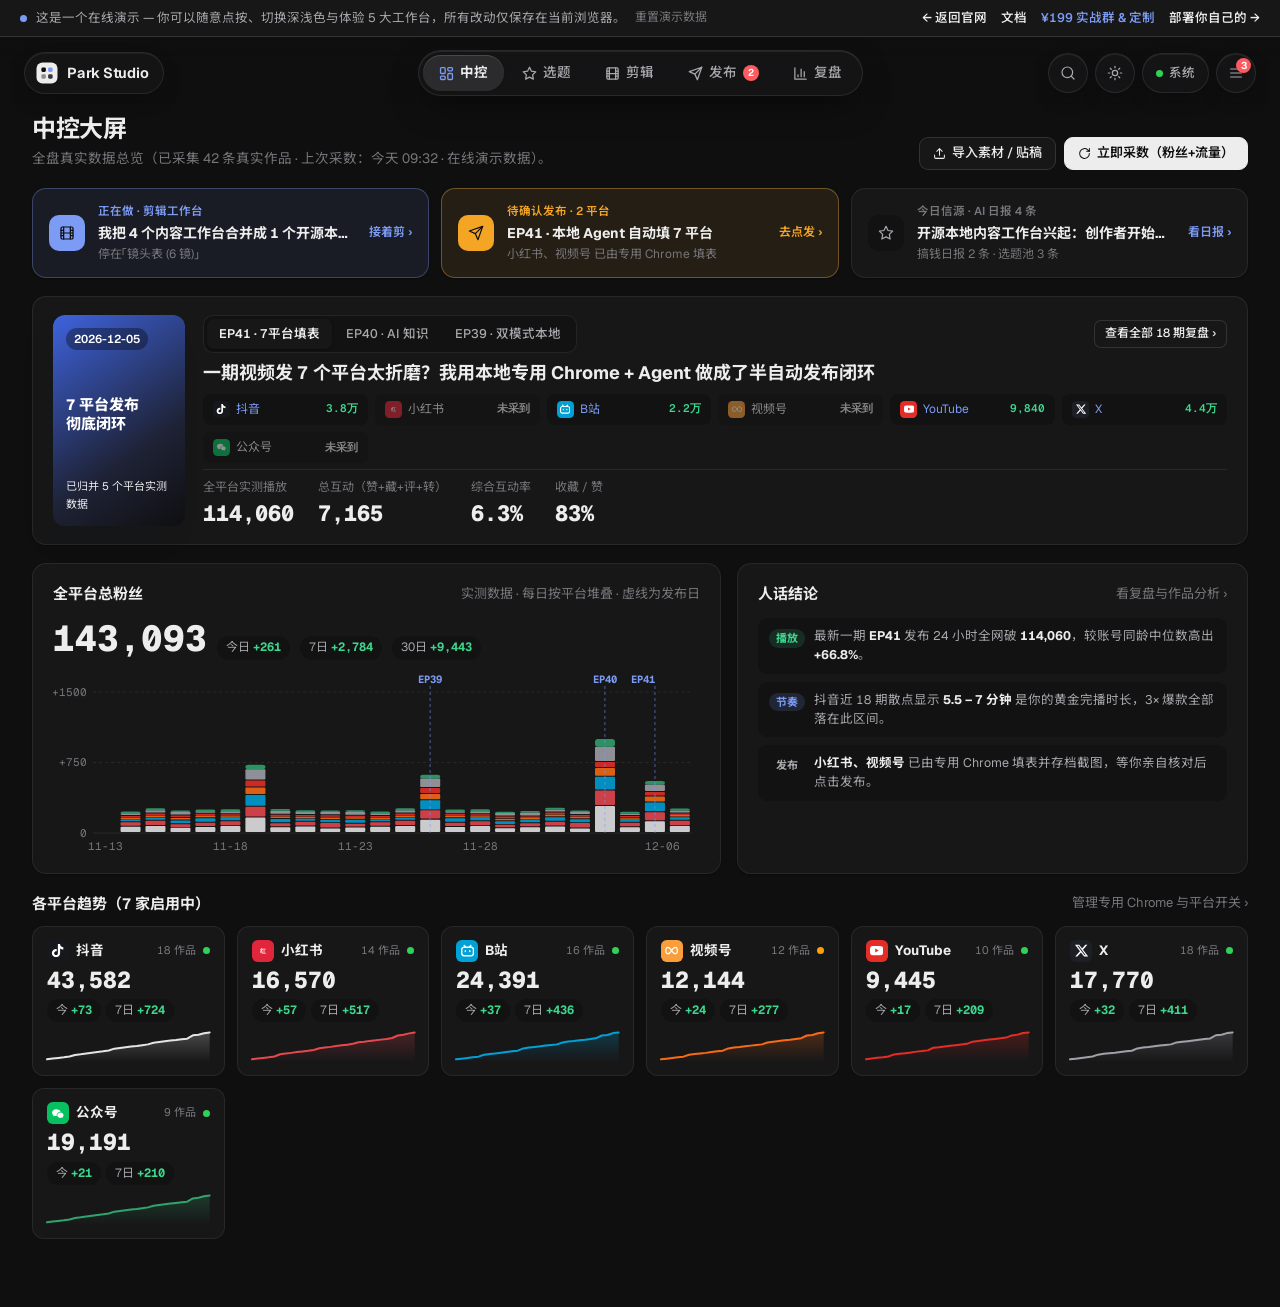
==== site/demo/index.html @ d3490ba6 "feat(site): Calends-inspired UI restyle, bilingual open-source site triplet, WeChat community & cust" ====
<!doctype html>
<html lang="zh-CN" data-theme="dark">
<head>
  <meta charset="utf-8">
  <meta name="viewport" content="width=device-width,initial-scale=1,viewport-fit=cover">
  <title>Park Studio · 在线演示</title>
  <meta name="description" content="Park Studio 免注册在线演示：直接体验中控大屏、选题、剪辑镜头表、7 平台安全填表发布与全网复盘。">
  <link rel="icon" href="../assets/favicon.svg" type="image/svg+xml">
  <script>
    try {
      var t = localStorage.getItem('ps:theme');
      if (t === 'dark' || t === 'light') document.documentElement.dataset.theme = t;
      else document.documentElement.dataset.theme = 'dark';
    } catch (e) {
      document.documentElement.dataset.theme = 'dark';
    }
  </script>
  <link rel="preconnect" href="https://fonts.googleapis.com">
  <link rel="preconnect" href="https://fonts.gstatic.com" crossorigin>
  <link rel="stylesheet" href="https://fonts.googleapis.com/css2?family=Geist:wght@400;500;600;700&family=Geist+Mono:wght@400;500;600&family=Noto+Sans+SC:wght@400;500;600;700;900&display=swap">
  <link rel="stylesheet" href="static/css/tokens.css?v=9">
  <link rel="stylesheet" href="static/css/layout.css?v=9">
  <link rel="stylesheet" href="static/css/views.css?v=17">
  <style>
    .demo-banner {
      position: sticky;
      top: 0;
      z-index: 70;
      display: flex;
      align-items: center;
      justify-content: space-between;
      gap: 12px;
      padding: 8px 20px;
      font-size: 12.5px;
      background: var(--surface);
      border-bottom: 1px solid var(--line);
      color: var(--ink-2);
      flex-wrap: wrap;
    }
    .demo-banner-l { display: flex; align-items: center; gap: 9px; flex-wrap: wrap; }
    .demo-dot { width: 7px; height: 7px; border-radius: 50%; background: var(--accent); flex: none; }
    .demo-banner-r { display: flex; align-items: center; gap: 14px; font-weight: 550; }
    .demo-banner a { color: var(--ink); text-decoration: none; }
    .demo-banner a:hover { color: var(--accent); }
    .demo-banner button { background: none; border: 0; color: var(--ink-3); cursor: pointer; font-size: 12px; padding: 0; }
    .demo-banner button:hover { color: var(--ink); text-decoration: underline; }
    .top-dock { top: 38px !important; }
  </style>
</head>
<body>
  <div class="demo-banner" role="region" aria-label="Demo Notice">
    <div class="demo-banner-l">
      <span class="demo-dot"></span>
      <span>这是一个在线演示 — 你可以随意点按、切换深浅色与体验 5 大工作台，所有改动仅保存在当前浏览器。</span>
      <button type="button" onclick="window.PS && PS.resetDemo()">重置演示数据</button>
    </div>
    <div class="demo-banner-r">
      <a href="../">← 返回官网</a>
      <a href="../docs/#quickstart">文档</a>
      <a href="../#community" style="color:var(--accent)">¥199 实战群 &amp; 定制</a>
      <a href="../#deploy">部署你自己的 →</a>
    </div>
  </div>
  <div id="app"></div>
  <div id="tip" role="tooltip"></div>
  <div id="toasts" aria-live="polite"></div>

  <script src="demo-shim.js"></script>
  <script src="static/js/icons.js?v=8"></script>
  <script src="static/js/data.js?v=19"></script>
  <script src="static/js/charts.js?v=13"></script>
  <script src="static/js/core.js?v=19"></script>
  <script src="static/js/pages-home.js?v=13"></script>
  <script src="static/js/pages-flow.js?v=17"></script>
  <script src="static/js/pages-ops.js?v=15"></script>
  <script src="static/js/pages-more.js?v=18"></script>
  <script>PS.boot();</script>
</body>
</html>
---- site/demo/static/css/tokens.css ----
/* Park Studio 设计系统 — Calends 极简黑白灰 + 靛蓝（Radix 12-Step 精密中性灰 · 深色默认 / 浅色高对比） */
:root {
  /* Light theme tokens */
  --ground: #F9F9FA;
  --surface: #FFFFFF;
  --sunk: #F3F3F5;
  --hover: rgba(0, 0, 0, .04);
  --press: rgba(0, 0, 0, .08);
  --line: rgba(0, 0, 0, .11);
  --line-soft: rgba(0, 0, 0, .065);

  /* Frosted top dock */
  --glass-bg: rgba(255, 255, 255, .80);
  --glass-bg-strong: rgba(255, 255, 255, .94);
  --glass-border: rgba(0, 0, 0, .085);
  --glass-hairline: rgba(0, 0, 0, .06);
  --glass-thumb: rgba(0, 0, 0, .065);
  --glass-thumb-hi: rgba(255, 255, 255, .96);
  --glass-shadow: 0 8px 24px -10px rgba(0, 0, 0, .10), 0 1px 3px rgba(0, 0, 0, .05);
  --glass-shadow-sm: 0 4px 16px -8px rgba(0, 0, 0, .08), 0 1px 2px rgba(0, 0, 0, .04);
  --spring: cubic-bezier(0.34, 1.5, 0.64, 1);

  --ink: #111113;
  --ink-2: #55555B;
  --ink-3: #86868D;

  /* High-contrast monochrome primary CTA */
  --cta-bg: #111113;
  --cta-hover: #27272A;
  --cta-ink: #FFFFFF;
  --on-accent: #FFFFFF;

  /* Indigo semantic accent (Calends palette) */
  --accent: #3E63DD;
  --accent-hover: #3358D4;
  --accent-soft: rgba(62, 99, 221, .10);
  --accent-line: rgba(62, 99, 221, .28);

  --good: #30A46C;
  --good-soft: rgba(48, 164, 108, .11);
  --hot: #D97706;
  --hot-soft: rgba(217, 119, 6, .11);
  --warn: #E5484D;
  --warn-soft: rgba(229, 72, 77, .11);
  --info: #3E63DD;
  --info-soft: rgba(62, 99, 221, .10);
  --pub: #7C5CE6;
  --pub-soft: rgba(124, 92, 230, .11);
  --pack: #12A594;
  --pack-soft: rgba(18, 165, 148, .11);
  --idle: #76767B;
  --idle-soft: rgba(0, 0, 0, .055);

  /* 平台品牌色（保留识别度） */
  --p-douyin: #18181B;
  --p-xhs: #E5484D;
  --p-bilibili: #00A1D6;
  --p-channels: #F76B15;
  --p-youtube: #E52D27;
  --p-x: #3F3F46;
  --p-wechat: #30A46C;
  --p-site: #3E63DD;

  /* 兼容辅助暗色块 */
  --rail: #0F0F10;
  --rail-2: #171718;
  --rail-3: #222224;
  --rail-ink: #EDEDED;
  --rail-dim: #76767B;
  --rail-mute: #A8A8AD;
  --rail-line: rgba(255, 255, 255, .09);
  --rail-hot: #7C9BF5;
  --rail-live: #3DD68C;
  --brand-ink: #55555B;
  --brand-hi: #EDEDED;
  --brand-dot: #3E63DD;

  --studio-bg: #121213;
  --studio-panel: #19191A;
  --studio-line: rgba(255, 255, 255, .10);
  --studio-ink: #EDEDED;
  --studio-gold: #7C9BF5;

  --shadow-1: 0 1px 2px rgba(0, 0, 0, .04);
  --shadow-2: 0 2px 6px rgba(0, 0, 0, .04), 0 10px 26px -10px rgba(0, 0, 0, .08);
  --shadow-3: 0 24px 64px -16px rgba(0, 0, 0, .22);
  --lift: 0 2px 6px rgba(0, 0, 0, .05), 0 20px 40px -20px rgba(0, 0, 0, .18);
  --scrim: rgba(0, 0, 0, .42);

  --sans: "Geist", "Noto Sans SC", -apple-system, BlinkMacSystemFont, "PingFang SC", "Hiragino Sans GB", "Microsoft YaHei", sans-serif;
  --serif: "Geist", "Noto Sans SC", -apple-system, BlinkMacSystemFont, "PingFang SC", sans-serif;
  --mono: "Geist Mono", "IBM Plex Mono", ui-monospace, "SF Mono", Menlo, monospace;

  --ease: cubic-bezier(.16, 1, .3, 1);
  --ease-in: cubic-bezier(.16, 1, .3, 1);
  --fast: 120ms;
  --mid: 200ms;
  --side: 244px;
}

:root[data-theme="dark"] {
  --ground: #0F0F10;
  --surface: #171718;
  --sunk: #121213;
  --hover: rgba(255, 255, 255, .045);
  --press: rgba(255, 255, 255, .085);
  --line: rgba(255, 255, 255, .12);
  --line-soft: rgba(255, 255, 255, .075);

  --glass-bg: rgba(22, 22, 24, .78);
  --glass-bg-strong: rgba(25, 25, 27, .94);
  --glass-border: rgba(255, 255, 255, .09);
  --glass-hairline: rgba(255, 255, 255, .06);
  --glass-thumb: rgba(255, 255, 255, .10);
  --glass-thumb-hi: rgba(255, 255, 255, .14);
  --glass-shadow: inset 0 1px 0 rgba(255, 255, 255, .08), 0 14px 36px -12px rgba(0, 0, 0, .68);
  --glass-shadow-sm: inset 0 1px 0 rgba(255, 255, 255, .06), 0 8px 22px -10px rgba(0, 0, 0, .54);

  --ink: #EDEDED;
  --ink-2: #A8A8AD;
  --ink-3: #76767B;

  /* High-contrast white-on-obsidian primary CTA (Calends dark signature) */
  --cta-bg: #EDEDED;
  --cta-hover: #FFFFFF;
  --cta-ink: #0D0D0D;
  --on-accent: #0D0D0D;

  --accent: #7C9BF5;
  --accent-hover: #96B0F8;
  --accent-soft: rgba(124, 155, 245, .15);
  --accent-line: rgba(124, 155, 245, .32);

  --good: #3DD68C;
  --good-soft: rgba(61, 214, 140, .14);
  --hot: #F5A524;
  --hot-soft: rgba(245, 165, 36, .15);
  --warn: #FF5A5F;
  --warn-soft: rgba(255, 90, 95, .15);
  --info: #7C9BF5;
  --info-soft: rgba(124, 155, 245, .15);
  --pub: #A78BFA;
  --pub-soft: rgba(167, 139, 250, .15);
  --pack: #2DD4BF;
  --pack-soft: rgba(45, 212, 191, .15);
  --idle: #8E8E93;
  --idle-soft: rgba(255, 255, 255, .07);

  --p-douyin: #E5E5E7;
  --p-x: #A1A1AA;

  --rail: #0B0B0C;
  --rail-2: #151516;
  --rail-3: #1E1E20;

  --shadow-1: 0 1px 2px rgba(0, 0, 0, .35);
  --shadow-2: 0 2px 8px rgba(0, 0, 0, .4), 0 12px 28px -12px rgba(0, 0, 0, .45);
  --shadow-3: 0 24px 64px rgba(0, 0, 0, .68);
  --lift: 0 2px 6px rgba(0, 0, 0, .4), 0 24px 48px -24px rgba(0, 0, 0, .75);
  --scrim: rgba(0, 0, 0, .64);
  color-scheme: dark;
}

* { box-sizing: border-box; }
html, body { height: 100%; }
body {
  margin: 0;
  background: var(--ground);
  color: var(--ink);
  font: 14px/1.6 var(--sans);
  font-feature-settings: "ss01";
  font-variant-numeric: tabular-nums;
  -webkit-font-smoothing: antialiased;
}
button, input, select, textarea { font: inherit; color: inherit; }
a { color: var(--accent); text-decoration: none; }
a:hover { text-decoration: underline; }
:focus-visible { outline: 2px solid var(--accent); outline-offset: 2px; }
[hidden] { display: none !important; }
svg.i { width: 16px; height: 16px; flex: none; stroke: currentColor; fill: none; stroke-width: 1.85; stroke-linecap: round; stroke-linejoin: round; }
svg.i.lg { width: 20px; height: 20px; }
svg.i.sm { width: 13px; height: 13px; }
.m0 { margin: 0; }
.min0 { min-width: 0; }
.grow { flex: 1; }
.sub { color: var(--ink-3); font-size: 13px; }
.mono { font-family: var(--mono); }
.clip1 { overflow: hidden; text-overflow: ellipsis; white-space: nowrap; }
.clip2 { display: -webkit-box; -webkit-line-clamp: 2; -webkit-box-orient: vertical; overflow: hidden; }
.row { display: flex; align-items: center; gap: 10px; flex-wrap: wrap; }
.stack { display: flex; flex-direction: column; gap: 12px; }
.stack.tight { gap: 6px; }
.rel { position: relative; }
---- site/demo/static/css/layout.css ----
/* 外框布局 — Apple Liquid Glass 悬浮毛玻璃双层顶栏（零侧边栏，100% 全宽 Mac App 呼吸感） */
.app {
  min-height: 100vh;
  display: flex;
  flex-direction: column;
  background: var(--ground);
}

/* ========== 悬浮毛玻璃双层顶栏（Row 1 主 5 Tab 玻璃胶囊 + Row 2 二级玻璃分段栏） ========== */
.top-dock {
  position: sticky;
  top: 0;
  z-index: 40;
  pointer-events: none;
  padding: 12px 24px 8px;
  display: flex;
  flex-direction: column;
  align-items: center;
  gap: 8px;
  background: linear-gradient(
    180deg,
    color-mix(in srgb, var(--ground) 92%, transparent) 0%,
    color-mix(in srgb, var(--ground) 64%, transparent) 66%,
    transparent 100%
  );
}
.top-dock-row {
  width: 100%;
  max-width: 1360px;
  display: grid;
  grid-template-columns: 1fr auto 1fr;
  align-items: center;
  gap: 12px;
}
.top-dock-row > * { pointer-events: auto; }
.top-left { display: flex; align-items: center; gap: 8px; justify-self: start; min-width: 0; }
:root.macos-app .top-left { padding-left: 68px; }
:root.macos-app .top-dock { padding-top: 10px; }
.top-center { justify-self: center; }
.top-right { display: flex; align-items: center; gap: 7px; justify-self: end; }

/* 通用毛玻璃岛屿材质 */
.lg-island {
  background: var(--glass-bg);
  backdrop-filter: blur(26px) saturate(200%);
  -webkit-backdrop-filter: blur(26px) saturate(200%);
  border: 1px solid var(--glass-border);
  box-shadow: var(--glass-shadow-sm);
}

/* 左上：品牌玻璃小胶囊 */
.lg-brand {
  display: inline-flex;
  align-items: center;
  gap: 8px;
  height: 42px;
  padding: 0 14px 0 10px;
  border-radius: 999px;
  color: var(--ink) !important;
  text-decoration: none !important;
  transition: transform var(--fast), box-shadow var(--fast);
}
.lg-brand:hover { transform: translateY(-0.5px); box-shadow: var(--glass-shadow); }
.brand-mark { width: 24px; height: 24px; flex: none; }
.brand-mark .bm1 { stroke: var(--ink-3); }
.brand-mark .bm2 { stroke: var(--ink); }
.brand-mark .bm3 { fill: var(--accent); }
.lg-brand b {
  font-family: var(--sans);
  font-weight: 650;
  font-size: 14.5px;
  letter-spacing: -.015em;
  line-height: 1;
  white-space: nowrap;
}

/* 正中：Liquid Glass 5-Tab 悬浮大胶囊（[ 中控 | 选题 | 剪辑 | 发布 | 复盘 ]） */
.lg-pill {
  position: relative;
  display: inline-flex;
  align-items: center;
  height: 46px;
  padding: 4px;
  border-radius: 999px;
  gap: 2px;
  background: var(--glass-bg);
  backdrop-filter: blur(28px) saturate(210%);
  -webkit-backdrop-filter: blur(28px) saturate(210%);
  border: 1px solid var(--glass-border);
  box-shadow: var(--glass-shadow);
}
.lg-thumb {
  position: absolute;
  top: 4px;
  bottom: 4px;
  left: 0;
  width: 0;
  border-radius: 999px;
  background: var(--glass-thumb);
  box-shadow: inset 0 1px 0.5px var(--glass-thumb-hi), 0 1px 3px rgba(15, 23, 42, .06);
  pointer-events: none;
  opacity: 0;
  transform: translateX(0);
  transition:
    transform 430ms var(--spring),
    width 430ms var(--spring),
    opacity 180ms ease;
  will-change: transform, width;
}
.lg-thumb.ready { opacity: 1; }
.lg-thumb.no-anim { transition: none !important; }

.lg-tab {
  position: relative;
  z-index: 1;
  display: inline-flex;
  align-items: center;
  justify-content: center;
  gap: 6px;
  height: 38px;
  padding: 0 16px;
  border: 0;
  border-radius: 999px;
  background: transparent;
  color: var(--ink-2);
  font-size: 13.5px;
  font-weight: 500;
  cursor: pointer;
  white-space: nowrap;
  user-select: none;
  transition: color 180ms ease, transform 140ms var(--spring);
}
.lg-tab svg.i { width: 15px; height: 15px; stroke-width: 2; transition: color 180ms ease, transform 240ms var(--spring); }
.lg-tab:hover { color: var(--ink); }
.lg-tab:active { transform: scale(.95); }
.lg-tab.on { color: var(--ink); font-weight: 700; }
.lg-tab.on svg.i { color: var(--accent); transform: scale(1.06); }
.lg-tab .tab-dot {
  min-width: 16px;
  height: 16px;
  padding: 0 4px;
  border-radius: 999px;
  background: var(--warn);
  color: #fff;
  font-size: 10px;
  font-weight: 700;
  font-family: var(--mono);
  display: inline-grid;
  place-items: center;
  line-height: 1;
}

/* 右上：独立玻璃圆形/胶囊工具岛（参考 Muse / Threads） */
.lg-btn {
  display: inline-flex;
  align-items: center;
  justify-content: center;
  gap: 6px;
  height: 40px;
  padding: 0 13px;
  border-radius: 999px;
  color: var(--ink-2);
  font-size: 12.5px;
  font-weight: 500;
  cursor: pointer;
  white-space: nowrap;
  text-decoration: none !important;
  transition: color var(--fast), transform var(--fast), box-shadow var(--fast);
}
.lg-btn:hover { color: var(--ink); transform: translateY(-0.5px); box-shadow: var(--glass-shadow); }
.lg-btn:active { transform: scale(.96); }
.lg-btn.circ { width: 40px; padding: 0; }
.lg-btn.on { color: var(--accent); font-weight: 600; }
.wendy-av {
  width: 20px;
  height: 20px;
  border-radius: 50%;
  background: var(--accent);
  color: #fff;
  display: grid;
  place-items: center;
  font-size: 11px;
  font-weight: 700;
  flex: none;
}

/* Row 2：双层顶栏二级毛玻璃胶囊（按当前工作台平滑显隐） */
.sub-dock {
  pointer-events: auto;
  display: flex;
  align-items: center;
  justify-content: center;
  min-height: 0;
  transition: opacity 180ms ease;
}
.sub-dock:empty { display: none; }
.lg-subbar {
  position: relative;
  display: inline-flex;
  align-items: center;
  height: 36px;
  padding: 3px;
  border-radius: 999px;
  gap: 2px;
  background: var(--glass-bg);
  backdrop-filter: blur(22px) saturate(190%);
  -webkit-backdrop-filter: blur(22px) saturate(190%);
  border: 1px solid var(--glass-border);
  box-shadow: var(--glass-shadow-sm);
  max-width: calc(100vw - 32px);
  overflow-x: auto;
  scrollbar-width: none;
}
.lg-subbar::-webkit-scrollbar { display: none; }
.lg-sub-thumb {
  position: absolute;
  top: 3px;
  bottom: 3px;
  left: 0;
  width: 0;
  border-radius: 999px;
  background: var(--surface);
  box-shadow: 0 1px 3px rgba(15, 23, 42, .08), inset 0 1px 0 rgba(255, 255, 255, .9);
  pointer-events: none;
  opacity: 0;
  transition: transform 380ms var(--spring), width 380ms var(--spring), opacity 160ms ease;
}
:root[data-theme="dark"] .lg-sub-thumb {
  background: rgba(255, 255, 255, .14);
  box-shadow: inset 0 1px 0 rgba(255, 255, 255, .18);
}
.lg-sub-thumb.ready { opacity: 1; }
.lg-sub-thumb.no-anim { transition: none !important; }

.lg-subtab {
  position: relative;
  z-index: 1;
  display: inline-flex;
  align-items: center;
  gap: 5px;
  height: 30px;
  padding: 0 13px;
  border: 0;
  border-radius: 999px;
  background: transparent;
  color: var(--ink-2);
  font-size: 12.5px;
  font-weight: 500;
  cursor: pointer;
  white-space: nowrap;
  text-decoration: none !important;
  transition: color 160ms ease;
}
.lg-subtab:hover { color: var(--ink); }
.lg-subtab.on { color: var(--ink); font-weight: 700; }
.lg-subtab .scnt {
  font-family: var(--mono);
  font-size: 11px;
  color: var(--ink-3);
}
.lg-subtab .scnt.hot {
  padding: 0 5px;
  border-radius: 999px;
  background: var(--hot-soft);
  color: var(--hot);
  font-weight: 700;
}

/* 右上角毛玻璃「更多与资产」浮层菜单 */
.lg-menu {
  position: absolute;
  right: 0;
  top: calc(100% + 10px);
  width: 242px;
  background: var(--glass-bg-strong);
  backdrop-filter: blur(28px) saturate(200%);
  -webkit-backdrop-filter: blur(28px) saturate(200%);
  color: var(--ink);
  border: 1px solid var(--glass-border);
  border-radius: 16px;
  padding: 7px;
  box-shadow: var(--shadow-3);
  z-index: 80;
  animation: rise 150ms var(--ease-in);
}
.lg-menu a, .lg-menu button {
  display: flex;
  align-items: center;
  gap: 9px;
  width: 100%;
  padding: 8px 10px;
  border: 0;
  border-radius: 9px;
  background: transparent;
  color: var(--ink);
  font-size: 13px;
  text-align: left;
  cursor: pointer;
  text-decoration: none !important;
}
.lg-menu a:hover, .lg-menu button:hover { background: var(--hover); }
.lg-menu .rp-sep { height: 1px; background: var(--line-soft); margin: 5px 6px; }
.lg-menu .rp-lbl { font-size: 11px; color: var(--ink-3); padding: 4px 10px 2px; }

/* 主画布：满宽呼吸感，按页面类型居中 */
.main { min-width: 0; flex: 1; display: flex; flex-direction: column; }
.page {
  padding: 10px 32px 68px;
  display: flex;
  flex-direction: column;
  gap: 18px;
  width: 100%;
  max-width: 1320px;
  margin: 0 auto;
}
.page.narrow { max-width: 820px; }
.page.mid { max-width: 1040px; }
.page > * { animation: rise 240ms var(--ease-in) both; }
@keyframes rise { from { opacity: 0; transform: translateY(6px); } to { opacity: 1; transform: none; } }

.ph { display: flex; align-items: flex-end; justify-content: space-between; gap: 16px; flex-wrap: wrap; }
.ph h1 { font-size: 24px; line-height: 1.3; font-weight: 700; margin: 0; letter-spacing: -.015em; }
.ph p { margin: 4px 0 0; color: var(--ink-3); font-size: 13.5px; max-width: 68ch; }
.ph .acts { display: flex; gap: 8px; flex-wrap: wrap; align-items: center; }

/* 通用组件 */
.dot { width: 7px; height: 7px; border-radius: 50%; display: inline-block; flex: none; background: var(--idle); }
.dot.live { background: #30d158; }
.dot.warn { background: #ff9f0a; }
.dot.bad { background: #ff3b30; }

.btn {
  display: inline-flex;
  align-items: center;
  justify-content: center;
  gap: 6px;
  height: 33px;
  padding: 0 13px;
  border-radius: 9px;
  border: 1px solid var(--line);
  background: var(--surface);
  color: var(--ink);
  font-size: 13px;
  font-weight: 500;
  cursor: pointer;
  white-space: nowrap;
  text-decoration: none !important;
  transition: background var(--fast), border-color var(--fast), transform var(--fast);
}
.btn:hover { background: var(--sunk); border-color: var(--ink-3); }
.btn:active:not(:disabled) { transform: scale(.98); }
.btn.primary { background: var(--cta-bg); border-color: var(--cta-bg); color: var(--cta-ink); font-weight: 600; }
.btn.primary:hover { background: var(--cta-hover); border-color: var(--cta-hover); }
.btn.good { background: var(--good); border-color: var(--good); color: #fff; font-weight: 600; }
.btn.ghost { background: transparent; border-color: transparent; color: var(--ink-2); }
.btn.ghost:hover { background: var(--hover); color: var(--ink); }
.btn.s { height: 28px; padding: 0 10px; font-size: 12px; border-radius: 7px; }
.btn.icon { width: 33px; padding: 0; }
.btn.danger { color: var(--warn); border-color: var(--warn-soft); }
.btn.danger:hover { background: var(--warn-soft); border-color: var(--warn); }
.link-muted { background: none; border: 0; padding: 0; color: var(--ink-3); font-size: 12.5px; cursor: pointer; }
.link-muted:hover { color: var(--accent); text-decoration: underline; }

.card {
  background: var(--surface);
  border: 1px solid var(--line-soft);
  border-radius: 14px;
  padding: 18px 20px;
  box-shadow: var(--shadow-1);
}
.card.pad-0 { padding: 0; overflow: hidden; }
.card-h { display: flex; align-items: center; justify-content: space-between; gap: 10px; margin-bottom: 12px; }
.card-h h2, .card-h h3 { margin: 0; font-size: 15px; font-weight: 700; display: flex; align-items: center; gap: 8px; }

.seg {
  display: inline-flex;
  padding: 3px;
  border-radius: 10px;
  background: var(--sunk);
  border: 1px solid var(--line-soft);
  gap: 2px;
}
.seg button {
  border: 0;
  background: transparent;
  padding: 5px 12px;
  border-radius: 7px;
  font-size: 12.5px;
  font-weight: 500;
  color: var(--ink-2);
  cursor: pointer;
  white-space: nowrap;
}
.seg button:hover { color: var(--ink); }
.seg button.on { background: var(--surface); color: var(--ink); font-weight: 600; box-shadow: var(--shadow-1); }

/* 极简下划线子页签 */
.utabs { display: flex; gap: 18px; border-bottom: 1px solid var(--line-soft); margin-bottom: 4px; }
.utab {
  padding: 8px 2px 10px;
  border: 0;
  border-bottom: 2px solid transparent;
  background: transparent;
  color: var(--ink-3);
  font-size: 13.5px;
  font-weight: 500;
  cursor: pointer;
}
.utab:hover { color: var(--ink); }
.utab.on { color: var(--ink); font-weight: 700; border-bottom-color: var(--accent); }

.pill {
  display: inline-flex;
  align-items: center;
  gap: 4px;
  padding: 2px 8px;
  border-radius: 999px;
  font-size: 11.5px;
  font-weight: 600;
  background: var(--sunk);
  color: var(--ink-2);
  white-space: nowrap;
}
.pill.good { background: var(--good-soft); color: var(--good); }
.pill.accent { background: var(--accent-soft); color: var(--accent); }
.pill.warn { background: var(--warn-soft); color: var(--warn); }
.pill.info { background: var(--info-soft); color: var(--info); }
.pill.wait { background: var(--hot-soft); color: var(--hot); }

.badge {
  position: absolute;
  top: 4px;
  right: 4px;
  min-width: 15px;
  height: 15px;
  padding: 0 4px;
  border-radius: 99px;
  background: var(--warn);
  color: #fff;
  font-size: 10px;
  font-weight: 700;
  display: grid;
  place-items: center;
}

input[type=text], input[type=url], input[type=search], input[type=password], select, textarea {
  width: 100%;
  padding: 8px 11px;
  border-radius: 8px;
  border: 1px solid var(--line);
  background: var(--surface);
  color: var(--ink);
  font-size: 13.5px;
}
input:focus, select:focus, textarea:focus { border-color: var(--accent); outline: none; }

/* 平台彩色图标 */
.plg {
  --s: 20px;
  width: var(--s);
  height: var(--s);
  border-radius: 26%;
  display: inline-flex;
  align-items: center;
  justify-content: center;
  background: var(--pbg, #16181D);
  color: #fff;
  flex: none;
}
.plg svg { width: 60%; height: 60%; display: block; }
.plat-tag { display: inline-flex; align-items: center; gap: 6px; font-weight: 600; font-size: 13px; }

.tbl-wrap { overflow-x: auto; }
table.tbl { width: 100%; border-collapse: collapse; font-size: 13px; }
table.tbl th, table.tbl td { padding: 10px 14px; text-align: left; border-bottom: 1px solid var(--line-soft); vertical-align: middle; }
table.tbl th { font-size: 12px; font-weight: 500; color: var(--ink-3); background: var(--sunk); white-space: nowrap; }
table.tbl tbody tr:hover { background: var(--hover); }
table.tbl tbody tr:last-child td { border-bottom: 0; }
table.tbl .n { text-align: right; font-family: var(--mono); }

/* 弹层、模态框、⌘K、Wendy 抽屉 */
.pop {
  position: absolute;
  right: 0;
  top: calc(100% + 10px);
  width: min(360px, 92vw);
  background: var(--glass-bg-strong);
  backdrop-filter: blur(26px) saturate(190%);
  -webkit-backdrop-filter: blur(26px) saturate(190%);
  border: 1px solid var(--glass-border);
  border-radius: 16px;
  box-shadow: var(--shadow-3);
  z-index: 60;
  overflow: hidden;
}
.pop-h { display: flex; align-items: center; justify-content: space-between; padding: 11px 14px; border-bottom: 1px solid var(--line-soft); }
.pop-list { max-height: 360px; overflow-y: auto; }
.pop-item { display: flex; gap: 10px; padding: 10px 14px; border-bottom: 1px solid var(--line-soft); color: var(--ink) !important; text-decoration: none !important; font-size: 12.5px; }
.pop-item:hover { background: var(--hover); }
.pop-item.unread { background: color-mix(in srgb, var(--accent-soft) 35%, transparent); }
.pop-item small { display: block; color: var(--ink-3); font-size: 11px; margin-top: 2px; }

.modal-bg { position: fixed; inset: 0; background: var(--scrim); backdrop-filter: blur(4px); z-index: 90; display: grid; place-items: center; padding: 20px; }
.modal-box { width: min(640px, 96vw); max-height: 86vh; background: var(--surface); border: 1px solid var(--line); border-radius: 16px; box-shadow: var(--shadow-3); display: flex; flex-direction: column; overflow: hidden; }
.modal-box.wide { width: min(880px, 96vw); }
.modal-h { display: flex; align-items: center; justify-content: space-between; padding: 14px 18px; border-bottom: 1px solid var(--line-soft); }
.modal-h h3 { margin: 0; font-size: 15.5px; font-weight: 700; }
.modal-b { padding: 16px 18px; overflow-y: auto; flex: 1; }
.modal-f { display: flex; justify-content: flex-end; gap: 8px; padding: 11px 18px; border-top: 1px solid var(--line-soft); background: var(--sunk); }

.cmdk-box { width: min(540px, 94vw); background: var(--surface); border: 1px solid var(--line); border-radius: 16px; box-shadow: var(--shadow-3); overflow: hidden; }
.cmdk-box input { border: 0; border-bottom: 1px solid var(--line-soft); border-radius: 0; padding: 14px 18px; font-size: 15px; }
.cmdk-list { list-style: none; margin: 0; padding: 8px; max-height: 360px; overflow-y: auto; }
.cmdk-list li { display: flex; align-items: center; justify-content: space-between; padding: 8px 12px; border-radius: 8px; cursor: pointer; font-size: 13.5px; }
.cmdk-list li.on, .cmdk-list li:hover { background: var(--accent-soft); color: var(--accent); }

.wendy-drawer {
  position: fixed;
  top: 0; right: 0; bottom: 0;
  width: min(390px, 94vw);
  background: var(--surface);
  border-left: 1px solid var(--line);
  box-shadow: var(--shadow-3);
  z-index: 75;
  display: flex;
  flex-direction: column;
  transform: translateX(100%);
  transition: transform 220ms var(--ease);
}
.wendy-drawer.open { transform: none; }
.wd-head { display: flex; align-items: center; gap: 10px; padding: 13px 16px; border-bottom: 1px solid var(--line-soft); }
.wd-msgs { flex: 1; overflow-y: auto; padding: 14px; display: flex; flex-direction: column; gap: 10px; background: var(--sunk); }
.wd-msg { max-width: 90%; padding: 9px 12px; border-radius: 11px; font-size: 13px; line-height: 1.55; }
.wd-msg.ai { background: var(--surface); border: 1px solid var(--line-soft); align-self: flex-start; }
.wd-msg.me { background: var(--accent); color: var(--on-accent); align-self: flex-end; }
.wd-card { margin-top: 8px; padding: 9px 11px; border-radius: 8px; background: var(--sunk); border: 1px solid var(--line); }
.wd-chips { display: flex; gap: 6px; flex-wrap: wrap; padding: 8px 12px; border-top: 1px solid var(--line-soft); }
.wd-chip { padding: 4px 9px; border-radius: 99px; border: 1px solid var(--line); background: var(--sunk); font-size: 11.5px; cursor: pointer; }
.wd-chip:hover { border-color: var(--accent); color: var(--accent); }
.wd-in { display: flex; gap: 8px; padding: 10px 12px; border-top: 1px solid var(--line-soft); }

#tip {
  position: fixed; z-index: 95; pointer-events: none;
  background: rgba(16, 19, 23, .94); color: #fff;
  font-size: 12px; line-height: 1.5; padding: 7px 11px; border-radius: 8px;
  white-space: pre; display: none; box-shadow: 0 10px 24px rgba(0, 0, 0, .22);
}
#toasts {
  position: fixed; left: 50%; bottom: 20px; transform: translateX(-50%);
  z-index: 99; display: flex; flex-direction: column; align-items: center; gap: 8px; pointer-events: none;
}
.toast {
  pointer-events: auto; padding: 9px 16px; border-radius: 99px;
  background: #161A20; color: #fff; font-size: 13px; font-weight: 500;
  box-shadow: var(--shadow-3); animation: rise 160ms var(--ease-in);
}
.toast.good { border-left: 3px solid #3CC690; }
.toast.warn { border-left: 3px solid #FF9F0A; }

@media (max-width: 960px) {
  .top-dock { padding: 10px 14px 6px; }
  .top-dock-row { grid-template-columns: auto 1fr auto; }
  .lg-brand b { display: none; }
  .lg-brand { padding: 0 9px; }
  .lg-tab { padding: 0 11px; font-size: 12.5px; }
  .lg-btn .lbl { display: none; }
  .page { padding: 10px 16px 48px; }
}
@media (max-width: 680px) {
  .top-dock-row { grid-template-columns: 1fr; justify-items: center; gap: 8px; }
  .top-left, .top-right { display: none; }
  .lg-pill { max-width: 100%; overflow-x: auto; }
}
---- site/demo/static/css/views.css ----
/* 业务页面样式 — 极简呼吸感 + 四大工作台（选题 / 剪辑镜头表 / 发布闭环 / 复盘大屏） */

/* ========== 1. 中控大屏顶部「正在做」推进条（替代独立首页） ========== */
.wip-strip {
  display: grid;
  grid-template-columns: repeat(3, minmax(0, 1fr));
  gap: 12px;
}
@media (max-width: 940px) { .wip-strip { grid-template-columns: 1fr; } }
.wip-card {
  display: flex;
  align-items: center;
  gap: 13px;
  padding: 13px 16px;
  border-radius: 14px;
  border: 1px solid var(--line-soft);
  background: var(--surface);
  box-shadow: var(--shadow-1);
  text-align: left;
  cursor: pointer;
  transition: transform var(--fast), border-color var(--fast), box-shadow var(--fast);
}
.wip-card:hover { transform: translateY(-1px); border-color: var(--line); box-shadow: var(--shadow-2); }
.wip-card.primary {
  background: color-mix(in srgb, var(--accent-soft) 52%, var(--surface));
  border-color: var(--accent-line);
}
.wip-card.primary:hover { border-color: var(--accent); }
.wip-card.warn {
  background: color-mix(in srgb, var(--hot-soft) 52%, var(--surface));
  border-color: color-mix(in srgb, var(--hot) 32%, var(--line-soft));
}
.wip-ic {
  width: 36px; height: 36px; border-radius: 10px; flex: none;
  display: grid; place-items: center;
  background: var(--sunk); color: var(--ink-2);
}
.wip-card.primary .wip-ic { background: var(--accent); color: var(--on-accent); }
.wip-card.warn .wip-ic { background: var(--hot); color: #0D0D0D; }
.wip-tag { font-size: 11.5px; font-weight: 600; color: var(--ink-3); display: flex; align-items: center; gap: 6px; }
.wip-card.primary .wip-tag { color: var(--accent); }
.wip-card.warn .wip-tag { color: var(--hot); }
.wip-go { font-size: 12px; font-weight: 600; color: var(--accent); white-space: nowrap; margin-left: auto; }
.wip-card.warn .wip-go { color: var(--hot); }

.hm-now {
  display: flex;
  align-items: center;
  gap: 14px;
  width: 100%;
  padding: 14px 18px;
  border-radius: 13px;
  border: 1px solid var(--accent-line);
  background: var(--accent-soft);
  cursor: pointer;
  text-align: left;
}
.hm-now:hover { border-color: var(--accent); }
.hm-ic {
  width: 34px; height: 34px; border-radius: 9px;
  background: var(--surface); border: 1px solid var(--line-soft);
  display: grid; place-items: center; color: var(--accent); flex: none;
}
.hm-now .hm-ic { background: var(--accent); color: var(--on-accent); border-color: var(--accent); }
.hm-grid { display: grid; grid-template-columns: repeat(2, minmax(0, 1fr)); gap: 16px; }
@media (max-width: 780px) { .hm-grid { grid-template-columns: 1fr; } }

.hm-peek {
  background: var(--surface);
  border: 1px solid var(--line-soft);
  border-radius: 13px;
  padding: 16px 18px;
  text-align: left;
  cursor: pointer;
  display: flex;
  flex-direction: column;
  gap: 10px;
  box-shadow: var(--shadow-1);
}
.hm-peek:hover { border-color: var(--line); box-shadow: var(--shadow-2); }
.hm-ph { display: flex; align-items: center; gap: 9px; }
.hm-ph b { font-size: 14.5px; }
.hm-ph .hm-more { margin-left: auto; font-size: 12px; color: var(--accent); }
.hm-lines { display: flex; flex-direction: column; gap: 0; border-top: 1px solid var(--line-soft); }
.hm-line {
  display: flex; align-items: center; gap: 10px;
  padding: 9px 0; border-bottom: 1px solid var(--line-soft);
  font-size: 13px; color: var(--ink-2);
}
.hm-line:last-child { border-bottom: 0; padding-bottom: 0; }
.hm-i { color: var(--ink-3); font-style: normal; font-size: 12px; font-family: var(--mono); width: 14px; flex: none; }
.mini-pm { display: inline-flex; gap: 3px; }
.mini-pm i {
  width: 18px; height: 18px; border-radius: 4px; font-style: normal;
  font-size: 10px; font-weight: 700; display: grid; place-items: center;
  background: var(--sunk); color: var(--ink-3);
}
.mini-pm i.on { background: var(--good-soft); color: var(--good); }
.mini-pm i.wait { background: var(--hot-soft); color: var(--hot); }

.hm-drop {
  border: 1.5px dashed var(--accent-line);
  border-radius: 13px;
  background: color-mix(in srgb, var(--accent-soft) 24%, var(--surface));
  padding: 18px 20px;
}
.hm-drop.over { border-color: var(--accent); background: var(--accent-soft); }
.hm-drop-in { display: flex; align-items: center; gap: 14px; flex-wrap: wrap; }

/* ========== 2. 选题工作台（主从双栏 / 爆款流 / 骨架手风琴 / 审稿标注 / 定稿网格） ========== */
.two-col { display: grid; grid-template-columns: minmax(260px, .82fr) minmax(0, 1.38fr); gap: 16px; align-items: start; }
@media (max-width: 860px) { .two-col { grid-template-columns: 1fr; } }
.list-col { display: flex; flex-direction: column; gap: 6px; }
.list-item {
  width: 100%; text-align: left; padding: 12px 14px;
  border-radius: 10px; border: 1px solid var(--line-soft);
  background: var(--surface); cursor: pointer;
  display: flex; flex-direction: column; gap: 4px;
}
.list-item:hover { border-color: var(--line); }
.list-item.on { border-color: var(--accent-line); background: color-mix(in srgb, var(--accent-soft) 42%, var(--surface)); }

/* 对齐 xuanti 工作台：日报两栏（左按期按分区快讯列表 + 右沉浸原文阅读器） */
.src-split { display: grid; grid-template-columns: minmax(320px, 415px) minmax(0, 1fr); gap: 16px; align-items: start; }
@media (max-width: 920px) { .src-split { grid-template-columns: minmax(0, 1fr); } }
.card.flush.src-list { padding: 0; overflow: visible; border-radius: 13px; }
.src-issue-h {
  display: flex; align-items: center; gap: 12px; padding: 14px 16px;
  border-bottom: 1px solid var(--line-soft);
  border-radius: 13px 13px 0 0; background: var(--surface);
}
.src-issue-h .min0 { flex: 1; display: flex; flex-direction: column; gap: 2px; }
.src-issue-h select {
  width: auto; min-width: 122px; height: 32px; padding: 0 26px 0 11px;
  font-size: 13px; font-family: var(--mono); border-radius: 8px;
  border: 1px solid var(--line); background: var(--surface); color: var(--ink); cursor: pointer;
}
.src-day {
  position: sticky; top: 108px; z-index: 2;
  padding: 8px 16px; font-size: 12px; font-weight: 600; color: var(--ink-3);
  background: var(--sunk); border-bottom: 1px solid var(--line-soft);
}
.src-group {
  padding: 11px 16px 5px; font-size: 12px; font-weight: 700;
  color: var(--accent); background: var(--surface);
}
.src-row {
  display: flex; flex-direction: column; gap: 5px;
  padding: 12px 16px; border-bottom: 1px solid var(--line-soft);
  border-left: 3px solid transparent; cursor: pointer;
  background: var(--surface); transition: background var(--fast);
}
.src-row:last-child { border-bottom: 0; border-radius: 0 0 13px 13px; }
.src-row:hover { background: var(--hover); }
.src-row.on {
  background: color-mix(in srgb, var(--accent-soft) 72%, var(--surface));
  border-left-color: var(--accent);
}
.src-meta { display: flex; align-items: center; gap: 7px; min-width: 0; font-size: 12px; color: var(--ink-3); }
.src-meta .sub { white-space: nowrap; overflow: hidden; text-overflow: ellipsis; min-width: 0; font-size: 12px; }
.src-t {
  all: unset; cursor: pointer; font-size: 15px; font-weight: 700;
  line-height: 1.45; color: var(--ink); overflow-wrap: anywhere;
}
.src-row:hover .src-t { color: var(--ink); }
.src-orig {
  font-size: 12.5px; font-weight: 400; color: var(--ink-3);
  white-space: nowrap; text-decoration: none; margin-left: 5px;
}
.src-orig:hover { color: var(--accent); text-decoration: underline; }
.src-x {
  margin: 0; font-size: 12.5px; line-height: 1.58; color: var(--ink-3);
  display: -webkit-box; -webkit-line-clamp: 2; -webkit-box-orient: vertical; overflow: hidden;
}

.src-read {
  position: sticky; top: 112px; max-height: calc(100vh - 132px); overflow-y: auto;
  padding: 22px 26px; display: flex; flex-direction: column; gap: 14px; border-radius: 13px;
}
@media (max-width: 920px) { .src-read { position: static; max-height: none; } }
.src-read-h {
  display: flex; flex-direction: column; gap: 10px;
  padding-bottom: 14px; border-bottom: 1px solid var(--line-soft);
}
.src-read-h h2 { margin: 0; font-size: 20px; font-weight: 700; line-height: 1.4; overflow-wrap: anywhere; color: var(--ink); }
.src-cat-pill {
  display: inline-flex; align-items: center; width: fit-content;
  padding: 2px 10px; border-radius: 999px; font-size: 12px; font-weight: 500;
  color: var(--ink-2); background: var(--sunk); border: 1px solid var(--line-soft);
}
.src-daily { display: flex; flex-direction: column; gap: 10px; }
.src-daily p { margin: 0; font-size: 15.5px; line-height: 1.82; color: var(--ink); }
.src-deep {
  display: flex; flex-direction: column; gap: 8px;
  padding: 13px 16px; border-radius: 10px; background: var(--sunk);
  border: 1px solid var(--line-soft);
}
.src-full-h { font-weight: 700; font-size: 12.5px; color: var(--ink); margin-top: 2px; }
.src-md { font-size: 14.5px; line-height: 1.8; color: var(--ink-2); overflow-wrap: anywhere; }
.src-md h3 { margin: 8px 0 8px; font-size: 15.5px; font-weight: 700; line-height: 1.45; color: var(--ink); }
.src-md h4 { margin: 10px 0 6px; font-size: 14.5px; font-weight: 700; color: var(--ink); }
.src-md p { margin: 0 0 11px; }
.src-md p:last-child { margin-bottom: 0; }
.src-md ul, .src-md ol { margin: 6px 0 12px; padding-left: 20px; display: flex; flex-direction: column; gap: 6px; }
.src-md li { line-height: 1.7; }
.src-md blockquote { margin: 8px 0; padding: 6px 12px; border-left: 3px solid var(--accent-line); background: var(--sunk); border-radius: 0 6px 6px 0; color: var(--ink-2); }
.src-md code { font-family: var(--mono); font-size: 12.5px; padding: 1px 5px; border-radius: 4px; background: var(--sunk); }
.src-md a { color: var(--accent); text-decoration: none; }
.src-md a:hover { text-decoration: underline; }
.src-md hr { border: 0; border-top: 1px solid var(--line-soft); margin: 14px 0; }
.src-notice {
  padding: 11px 14px; border-radius: 10px; font-size: 13px; line-height: 1.6;
  background: var(--sunk); color: var(--ink-3); border: 1px solid var(--line-soft);
}

/* 搞钱日报（Pete 赚钱卡）与开发日报（完全对齐 topic-studio 管理员版） */
.money-detail { display: flex; flex-direction: column; gap: 16px; }
.money-media { display: flex; flex-direction: column; gap: 8px; }
.money-media figure { margin: 0; display: flex; flex-direction: column; gap: 4px; }
.money-hero img { display: block; width: 100%; max-height: 440px; object-fit: contain; border-radius: 10px; background: var(--sunk); border: 1px solid var(--line-soft); }
.money-thumbs { display: flex; gap: 8px; overflow-x: auto; }
.money-thumb { flex: 0 0 auto; width: 120px; }
.money-thumb img { display: block; width: 100%; height: 80px; object-fit: cover; border-radius: 7px; border: 1px solid var(--line-soft); }
.money-thumb figcaption { font-size: 11.5px; color: var(--ink-3); overflow: hidden; text-overflow: ellipsis; white-space: nowrap; }
.money-what { font-size: 15.5px; line-height: 1.75; color: var(--ink-2); }
.money-stats { display: grid; grid-template-columns: repeat(auto-fit, minmax(136px, 1fr)); gap: 9px; }
.money-stat { background: var(--accent-soft); border-radius: 10px; padding: 12px 13px; display: flex; flex-direction: column; gap: 3px; min-width: 0; }
.money-stat b { font-size: 20px; line-height: 1.2; color: var(--accent); font-family: var(--mono); }
.money-ref { font-size: 11.5px; color: var(--ink-2); text-decoration: underline; }
.money-proof { background: var(--accent-soft); border-radius: 10px; padding: 12px 16px; display: flex; flex-direction: column; gap: 4px; }
.money-num { color: var(--accent); font-weight: 700; }
.money-lbl { font-size: 12px; font-weight: 600; color: var(--ink-3); letter-spacing: .04em; }
.money-sec { display: flex; flex-direction: column; gap: 4px; }

.pd-day { display: flex; flex-direction: column; gap: 4px; }
.pd-day-h { font-size: 13px; color: var(--ink-3); font-weight: 700; }
.pd-older { display: flex; flex-direction: column; gap: 12px; }
.pd-older > summary { cursor: pointer; font-size: 13px; color: var(--ink-3); }
.pd-list { list-style: none; margin: 0; padding: 0; display: flex; flex-direction: column; }
.pd-list li { display: flex; align-items: flex-start; gap: 12px; padding: 9px 0; border-top: 1px solid var(--line-soft); font-size: 14px; }
.pd-list li:first-child { border-top: 0; }
.pd-list li > .min0 { flex: 1; display: flex; flex-direction: column; gap: 2px; }

.feed-card {
  display: grid; grid-template-columns: 74px minmax(0, 1fr) auto;
  gap: 16px; align-items: start; padding: 16px 18px;
  background: var(--surface); border: 1px solid var(--line-soft); border-radius: 13px;
}
.feed-mult { text-align: center; padding: 8px 4px; border-radius: 9px; background: var(--accent-soft); color: var(--accent); }
.feed-mult b { display: block; font-size: 20px; font-family: var(--mono); line-height: 1.1; }
.feed-mult small { font-size: 11px; }
.callout-warm {
  padding: 10px 13px; border-radius: 9px;
  background: color-mix(in srgb, var(--accent-soft) 45%, var(--surface));
  border-left: 3px solid var(--accent);
  font-size: 13px; color: var(--ink-2); line-height: 1.6;
}

.hook-opt {
  display: flex; align-items: flex-start; gap: 10px;
  padding: 11px 14px; border-radius: 10px;
  border: 1px solid var(--line-soft); background: var(--surface);
  cursor: pointer; text-align: left; width: 100%;
}
.hook-opt.on { border-color: var(--accent); background: color-mix(in srgb, var(--accent-soft) 45%, var(--surface)); }
.hook-opt input { margin-top: 3px; accent-color: var(--accent); width: auto; }

.script-ed {
  width: 100%; min-height: 280px; padding: 15px; border-radius: 10px;
  border: 1px solid var(--line-soft); background: var(--sunk);
  font-size: 14.5px; line-height: 1.85; resize: vertical;
}
.ann-del { text-decoration: line-through; background: var(--hot-soft); color: var(--hot); padding: 1px 4px; border-radius: 4px; }
.ann-gap { background: var(--info-soft); color: var(--info); padding: 1px 5px; border-radius: 4px; }
.tag-new { background: var(--good-soft); color: var(--good); padding: 1px 6px; border-radius: 4px; font-size: 11.5px; font-weight: 700; margin-right: 4px; }
.tag-edit { background: var(--info-soft); color: var(--info); padding: 1px 6px; border-radius: 4px; font-size: 11.5px; font-weight: 700; margin-right: 4px; }
.tag-todo { background: var(--hot-soft); color: var(--hot); padding: 1px 6px; border-radius: 4px; font-size: 11.5px; font-weight: 700; margin-right: 4px; }

.grid-3 { display: grid; grid-template-columns: repeat(3, minmax(0, 1fr)); gap: 14px; }
@media (max-width: 960px) { .grid-3 { grid-template-columns: repeat(2, minmax(0, 1fr)); } }
@media (max-width: 640px) { .grid-3 { grid-template-columns: 1fr; } }

/* ========== 3. 剪辑工作台（3 步 Stepper + 2 栏逐字稿与镜头表 Spec Table） ========== */
.stepper {
  display: inline-flex; align-items: center; gap: 6px;
  padding: 4px; border-radius: 999px;
  background: var(--surface); border: 1px solid var(--line-soft);
}
.step-btn {
  display: inline-flex; align-items: center; gap: 6px;
  padding: 5px 13px; border-radius: 999px; border: 0;
  background: transparent; color: var(--ink-2); font-size: 13px; font-weight: 500; cursor: pointer;
}
.step-btn.on { background: var(--ink); color: var(--surface); font-weight: 600; }
.step-btn i { font-style: normal; font-size: 11px; opacity: .75; }

.cut-split { display: grid; grid-template-columns: minmax(0, 1.05fr) minmax(0, 1.15fr); gap: 18px; align-items: start; }
@media (max-width: 920px) { .cut-split { grid-template-columns: 1fr; } }
.shot-chip {
  display: inline-grid; place-items: center;
  width: 20px; height: 20px; border-radius: 50%;
  background: var(--accent-soft); color: var(--accent);
  font-size: 11px; font-weight: 700; margin-right: 6px; vertical-align: 1px; cursor: pointer;
}
.shot-chip.on { background: var(--accent); color: var(--on-accent); }
.tx-line {
  padding: 9px 11px; border-radius: 8px; font-size: 14px; line-height: 1.7;
  cursor: pointer; border: 1px solid transparent;
}
.tx-line:hover { background: var(--sunk); }
.tx-line.hook { background: color-mix(in srgb, var(--accent-soft) 55%, var(--surface)); border-color: var(--accent-line); }
.tx-line.sel { background: var(--info-soft); border-color: var(--info); }

.spec-card {
  background: var(--surface); border: 1px solid var(--line-soft); border-radius: 12px;
  padding: 13px 15px; display: flex; flex-direction: column; gap: 8px;
}
.spec-card.on { border-color: var(--accent); box-shadow: 0 0 0 2px var(--accent-soft); }
.spec-prev {
  height: 54px; border-radius: 8px; background: #141619; color: #F4F1EA;
  display: flex; align-items: center; justify-content: space-between; padding: 0 14px;
  font-size: 12.5px; font-family: var(--mono);
}

/* ========== 4. 发布工作台（Chrome 填表队列 + 分发日历 + 极简符号矩阵） ========== */
.pub-grid { display: grid; grid-template-columns: repeat(auto-fill, minmax(280px, 1fr)); gap: 14px; }
.pub-card {
  background: var(--surface); border: 1px solid var(--line-soft); border-radius: 12px;
  padding: 15px 16px; display: flex; flex-direction: column; gap: 10px;
}
.pub-card.awaiting_user { border-color: #FF9F0A; box-shadow: 0 0 0 2px rgba(255, 159, 10, .12); }
.pub-card.published { border-color: color-mix(in srgb, var(--good) 40%, var(--line-soft)); }

.cal-grid { display: grid; grid-template-columns: repeat(7, minmax(0, 1fr)); gap: 8px; }
@media (max-width: 900px) { .cal-grid { grid-template-columns: repeat(2, 1fr); } }
.cal-day { min-height: 104px; background: var(--surface); border: 1px solid var(--line-soft); border-radius: 10px; padding: 8px 9px; display: flex; flex-direction: column; gap: 6px; }
.cal-day.today { border-color: var(--accent); background: color-mix(in srgb, var(--accent-soft) 30%, var(--surface)); }
.cal-ep { padding: 5px 7px; border-radius: 6px; font-size: 11.5px; background: var(--sunk); border-left: 3px solid var(--accent); cursor: pointer; }
.cal-ep.pub { border-left-color: var(--good); }
.cal-ep.wait { border-left-color: #FF9F0A; }

.sym { display: inline-grid; place-items: center; width: 24px; height: 24px; border-radius: 50%; font-size: 13px; font-weight: 700; }
.sym.ok { background: var(--good-soft); color: var(--good); }
.sym.wait { background: var(--hot-soft); color: var(--hot); }
.sym.sch { background: var(--info-soft); color: var(--info); }
.sym.none { color: var(--ink-3); opacity: .4; }

/* ========== 5. 复盘工作台（运营大屏 + 作品分析 + 转化漏斗） ========== */
.dash-top { display: grid; grid-template-columns: minmax(0, 1.35fr) minmax(0, 1fr); gap: 16px; }
@media (max-width: 1020px) { .dash-top { grid-template-columns: 1fr; } }

.hero-ep {
  display: flex; gap: 18px; padding: 18px 20px;
  background: var(--surface); border: 1px solid var(--line-soft); border-radius: 14px; box-shadow: var(--shadow-1);
}
.hero-cv {
  width: 132px; aspect-ratio: 3/4; border-radius: 12px; padding: 13px; color: #fff; flex: none;
  display: flex; flex-direction: column; justify-content: space-between;
  box-shadow: -10px 18px 28px -14px rgba(18, 21, 25, .36); cursor: pointer;
}
.hero-cv h4 { margin: 0; font-size: 15px; line-height: 1.3; font-weight: 800; }
.hero-plats { display: grid; grid-template-columns: repeat(auto-fill, minmax(142px, 1fr)); gap: 7px; }
.hpl {
  display: flex; align-items: center; gap: 6px; padding: 6px 10px;
  border-radius: 8px; background: var(--sunk); font-size: 12px; cursor: pointer; white-space: nowrap;
}
.hpl:hover { background: var(--hover); }
.hpl .st { margin-left: auto; font-size: 11px; font-weight: 600; font-family: var(--mono); }
.hpl.on .st { color: var(--good); }
.hpl.todo .st { color: var(--hot); }

.kpi-row { display: grid; grid-template-columns: repeat(5, minmax(0, 1fr)); gap: 12px; }
@media (max-width: 960px) { .kpi-row { grid-template-columns: repeat(2, 1fr); } }
.kpi-card { background: var(--surface); border: 1px solid var(--line-soft); border-radius: 12px; padding: 14px 16px; }
.kpi-val { font-size: 26px; font-weight: 800; font-family: var(--mono); line-height: 1.15; }
.kpi-val.xl { font-size: 36px; }
.kpi-lab { font-size: 12px; color: var(--ink-3); margin-bottom: 4px; }

.gpill { font-size: 12px; padding: 2px 9px; border-radius: 99px; background: var(--sunk); color: var(--ink-2); }
.gpill b { color: var(--good); margin-left: 3px; font-family: var(--mono); }
.chart-box { width: 100%; height: 185px; position: relative; }
.chart-box.tall { height: 248px; }
.chart-box svg { width: 100%; height: 100%; display: block; }
.chart-box svg text { fill: var(--ink-3); font-size: 11px; font-family: var(--mono); }

.ins-list { display: flex; flex-direction: column; gap: 8px; }
.ins-item { display: grid; grid-template-columns: auto minmax(0, 1fr); gap: 9px; padding: 9px 11px; border-radius: 9px; background: var(--sunk); font-size: 12.5px; line-height: 1.5; color: var(--ink-2); }
.ins-item em { font-style: normal; font-size: 11px; font-weight: 700; padding: 1px 7px; border-radius: 99px; height: fit-content; margin-top: 2px; }
.ins-item em.g { background: var(--good-soft); color: var(--good); }
.ins-item em.o { background: var(--accent-soft); color: var(--accent); }
.ins-item em.b { background: var(--info-soft); color: var(--info); }
.ins-item em.p { background: var(--pub-soft); color: var(--pub); }
.ins-item b { color: var(--ink); }

.plat-cards { display: grid; grid-template-columns: repeat(auto-fill, minmax(172px, 1fr)); gap: 12px; }
.pc {
  background: var(--surface); border: 1px solid var(--line-soft); border-radius: 12px;
  padding: 13px 14px; display: flex; flex-direction: column; gap: 6px;
}
.pc-val { font-size: 23px; font-weight: 800; font-family: var(--mono); line-height: 1.1; }
.pc-sp { height: 34px; }
.pc-sp svg { width: 100%; height: 100%; display: block; overflow: visible; }

.funnel-steps { display: grid; grid-template-columns: repeat(4, minmax(0, 1fr)); gap: 12px; }
@media (max-width: 820px) { .funnel-steps { grid-template-columns: 1fr 1fr; } }
.fstep { background: var(--surface); border: 1px solid var(--line-soft); border-radius: 12px; padding: 14px 16px; }
.fstep-bar { height: 6px; border-radius: 99px; background: var(--sunk); margin-top: 10px; overflow: hidden; }
.fstep-bar i { display: block; height: 100%; border-radius: 99px; background: var(--accent); }

.switch {
  position: relative; width: 36px; height: 20px; border-radius: 99px;
  background: var(--line); border: 0; cursor: pointer; flex: none;
}
.switch::after {
  content: ""; position: absolute; left: 2px; top: 2px; width: 16px; height: 16px;
  border-radius: 50%; background: #fff; box-shadow: 0 1px 2px rgba(0, 0, 0, .2); transition: transform var(--fast);
}
.switch.on { background: var(--good); }
.switch.on::after { transform: translateX(16px); }

pre.codebox {
  margin: 0; padding: 14px 16px; border-radius: 10px;
  background: #141619; color: #E6EDF3; font: 12px/1.6 var(--mono);
  overflow: auto; max-height: 340px;
}
.prompter-screen {
  background: #0D0F12; color: #F4F1EA; padding: 32px 36px;
  font-size: 26px; line-height: 1.8; max-height: 62vh; overflow-y: auto; border-radius: 10px;
}

/* ========== 6. Apple 风格「系统」页（借鉴麦田系统台，融入 Park Studio 设计语言） ========== */
.sys-tiles { display: grid; grid-template-columns: repeat(4, minmax(0, 1fr)); gap: 14px; }
@media (max-width: 960px) { .sys-tiles { grid-template-columns: repeat(2, minmax(0, 1fr)); } }
.stile {
  background: var(--surface); border: 1px solid var(--line-soft); border-radius: 14px;
  padding: 16px 18px; box-shadow: var(--shadow-1);
}
.stile .lab { font-size: 12px; color: var(--ink-3); font-weight: 500; }
.stile .val { font-size: 26px; font-weight: 700; line-height: 1.2; margin-top: 6px; letter-spacing: -.02em; }
.stile .val.ok { color: var(--ink); }
.stile .val.warn { color: var(--hot); }
.stile .dl { font-size: 12px; color: var(--ink-3); margin-top: 6px; white-space: nowrap; overflow: hidden; text-overflow: ellipsis; }

.sys-sec { display: flex; align-items: baseline; gap: 10px; margin: 6px 2px -8px; }
.sys-sec h2 { margin: 0; font-size: 16px; font-weight: 700; }
.sys-sec span { font-size: 12.5px; color: var(--ink-3); }

.prow {
  display: flex; align-items: center; gap: 10px; padding: 11px 4px;
  border-top: 1px solid var(--line-soft); flex-wrap: wrap;
}
.prow.off { opacity: .48; }
.prow .pname { font-weight: 600; font-size: 13.5px; margin-right: auto; min-width: 160px; }
.prow .psub { display: block; font-size: 12px; font-weight: 400; color: var(--ink-3); margin-top: 1px; }

.sys-2col { display: grid; grid-template-columns: repeat(2, minmax(0, 1fr)); gap: 14px; align-items: stretch; }
@media (max-width: 880px) { .sys-2col { grid-template-columns: 1fr; } }
.sys-scroll { max-height: 230px; overflow-y: auto; padding-right: 4px; }
.kv-dl { display: grid; grid-template-columns: auto minmax(0, 1fr); gap: 9px 14px; margin: 0; font-size: 13px; }
.kv-dl dt { font-weight: 600; color: var(--ink); white-space: nowrap; }
.kv-dl dd { margin: 0; color: var(--ink-2); }
.flog { display: flex; align-items: baseline; gap: 10px; padding: 7px 0; border-bottom: 1px solid var(--line-soft); font-size: 12.5px; }
.flog:last-child { border-bottom: 0; }
.flog .tm { font-family: var(--mono); color: var(--ink-3); font-size: 11.5px; flex: none; }

.swrow { display: flex; align-items: center; justify-content: space-between; gap: 12px; padding: 8px 0; }
.swrow small { display: block; font-size: 12px; color: var(--ink-3); margin-top: 2px; }

/* ========== 7. 管理员版完整「我的定位」（7 页签：三问/飞轮/差异化/定价/对外简介/原则自测/我的形象） ========== */
.sp { --work: var(--accent); --work-soft: var(--accent-soft); --seg1: var(--accent); --seg2: var(--info); --seg3: var(--good); --seg4: var(--hot); --on-accent: #fff; display: flex; flex-direction: column; gap: 20px; max-width: 1060px; margin: 0 auto; }
.sp .tone-1, .sp .tone-2, .sp .tone-3, .sp .tone-4, .sp .tone-5 { --tone: var(--accent); }
.sp .tone-free { --tone: var(--good); }
.sp .tone-entry { --tone: var(--info); }
.sp .tone-consult { --tone: var(--hot); }
.sp .tone-product { --tone: var(--accent); }
.sp .tone-custom, .sp .tone-base { --tone: var(--ink-3); }
.sp-page-head { display: flex; justify-content: space-between; align-items: flex-end; gap: 16px; flex-wrap: wrap; }
.sp-page-head h1 { font-size: 30px; font-weight: 800; line-height: 1.2; margin: 4px 0; letter-spacing: -.01em; }
.sp-page-head p { margin: 0; color: var(--ink-2); font-size: 14px; }
.sp-eyeline { font-size: 12px; color: var(--ink-3); font-weight: 600; letter-spacing: .04em; }
.sp-actions { display: flex; gap: 8px; align-items: center; flex-wrap: wrap; }
.sp-text-btn { display: inline-flex; align-items: center; gap: 4px; border: 0; background: transparent; padding: 4px 8px; border-radius: 6px; font: inherit; font-size: 13px; color: var(--ink); cursor: pointer; text-decoration: none; }
.sp-text-btn:hover { background: var(--sunk); }
.sp-text-btn.faint { color: var(--ink-3); font-size: 12px; }
.sp-i { width: 16px; height: 16px; fill: none; stroke: currentColor; stroke-width: 1.8; stroke-linecap: round; stroke-linejoin: round; flex: none; }
.sp-ed { border-radius: 4px; outline: none; transition: background .15s; }
.sp-ed:hover { text-decoration: underline dashed var(--line); text-underline-offset: 4px; }
.sp-ed:focus { background: var(--accent-soft); padding: 0 3px; text-decoration: none; }
.sp-ed.pre { white-space: pre-line; }
.sp-doc-card { background: var(--surface); border: 1px solid var(--line-soft); border-radius: 16px; padding: 24px 30px 30px; display: flex; flex-direction: column; gap: 22px; box-shadow: var(--shadow-1); }
.sp-card-head { display: flex; justify-content: space-between; align-items: center; gap: 12px; margin: -6px -6px 0; padding: 0 6px 14px; border-bottom: 1px solid var(--line-soft); }
.sp-card-head h2 { margin: 0; font-size: 14px; font-weight: 700; }
.sp-pill { display: inline-flex; align-items: center; gap: 4px; font-size: 12px; font-weight: 600; color: var(--good); background: var(--good-soft); border-radius: 999px; padding: 2px 12px 2px 8px; white-space: nowrap; }
.sp-pill .sp-i { width: 14px; height: 14px; }
.sp-identity h2 { margin: 0; font-size: 25px; font-weight: 800; line-height: 1.3; }
.sp-identity p { margin: 4px 0 0; color: var(--ink-2); font-size: 14px; }
.sp-lead { display: flex; flex-direction: column; gap: 4px; padding-bottom: 20px; border-bottom: 1px solid var(--line-soft); }
.sp-lead h2 { margin: 0; font-size: 24px; font-weight: 800; line-height: 1.35; }
.sp-lead p { margin: 4px 0 0; color: var(--ink-2); font-size: 14px; }
.sp-divider { border-top: 1px solid var(--line-soft); }
.sp-sh { display: flex; justify-content: space-between; align-items: flex-start; gap: 12px; }
.sp-sh h3 { margin: 0; font-size: 16px; font-weight: 700; }
.sp-sh p { margin: 4px 0 0; color: var(--ink-3); font-size: 13px; }
.sp-questions { display: flex; flex-direction: column; }
.sp-question { display: grid; grid-template-columns: 44px minmax(0, 1fr); gap: 16px; padding: 20px 0; border-top: 1px solid var(--line-soft); }
.sp-question:first-child { border-top: 0; padding-top: 0; }
.sp-num { display: inline-grid; place-items: center; width: 36px; height: 36px; border-radius: 10px; background: var(--accent-soft); color: var(--accent); line-height: 1; font-family: var(--mono); font-size: 14px; font-weight: 700; flex: none; }
.sp-num.small { width: 28px; height: 28px; border-radius: 7px; font-size: 12px; }
.sp-q-label { font-size: 12px; color: var(--ink-3); }
.sp-question h3 { margin: 4px 0 6px; font-size: 19px; font-weight: 700; line-height: 1.4; }
.sp-question p { margin: 0; color: var(--ink-2); font-size: 14px; max-width: 66ch; line-height: 1.65; }
.sp-note-line { display: block; margin-top: 8px; font-size: 12.5px; color: var(--ink-3); }
.sp-entry { display: flex; align-items: center; gap: 12px; background: var(--sunk); border-radius: 10px; padding: 12px 16px; font-size: 13px; color: var(--ink-2); }
.sp-entry b { color: var(--accent); font-size: 14px; }
.sp-entry .sp-text-btn { margin-left: auto; }
.sp-flow { display: flex; flex-direction: column; gap: 14px; }
.sp-flow-track { display: flex; align-items: stretch; gap: 8px; }
.sp-flow-step { flex: 1; min-width: 0; display: flex; flex-direction: column; align-items: center; gap: 4px; text-align: center; background: var(--sunk); border: 1px solid var(--line-soft); border-radius: 10px; padding: 14px 8px; }
.sp-flow-step b { font-size: 14px; }
.sp-flow-step small { font-size: 12px; color: var(--ink-3); }
.sp-flow-step.hot { background: var(--accent-soft); border-color: transparent; }
.sp-flow-step.hot b { color: var(--accent); }
.sp-tile { display: inline-grid; place-items: center; width: 34px; height: 34px; border-radius: 10px; background: color-mix(in srgb, var(--tone) 15%, transparent); color: var(--tone); flex: none; }
.sp-tile .sp-i { width: 18px; height: 18px; }
.sp-flow-arrow { display: grid; place-items: center; color: var(--ink-3); }
.sp-flow.compact .sp-flow-step { padding: 12px 8px; }
.sp-flow.compact .sp-tile { display: none; }
.sp-flow-return { display: flex; align-items: center; justify-content: center; gap: 8px; font-size: 13px; color: var(--ink-2); }
.sp-flow-branch { display: flex; justify-content: space-between; align-items: center; gap: 12px; flex-wrap: wrap; border-top: 1px dashed var(--line); padding-top: 12px; font-size: 13px; color: var(--ink-3); }
.sp-branch-steps { display: flex; align-items: center; gap: 8px; }
.sp-branch-steps b { color: var(--ink); background: var(--accent-soft); border-radius: 999px; padding: 2px 12px; font-size: 13px; }
.sp-values { display: grid; grid-template-columns: repeat(3, minmax(0, 1fr)); gap: 16px; }
.sp-values article { border-top: 3px solid var(--accent); padding-top: 12px; }
.sp-values h3 { margin: 0 0 4px; font-size: 16px; font-weight: 700; }
.sp-values p { margin: 0; font-size: 13px; color: var(--ink-2); line-height: 1.6; }
.sp-seq { list-style: none; margin: 0; padding: 0; display: flex; flex-direction: column; }
.sp-seq li { display: flex; gap: 16px; align-items: flex-start; padding: 14px 0; border-top: 1px solid var(--line-soft); }
.sp-seq li:first-child { border-top: 0; padding-top: 0; }
.sp-seq b { font-size: 14px; }
.sp-seq p { margin: 4px 0 0; font-size: 13px; color: var(--ink-2); }
.sp-offer-note { display: flex; align-items: center; gap: 12px; background: var(--sunk); border-radius: 10px; padding: 12px 16px; font-size: 14px; }
.sp-table { overflow-x: auto; }
.sp-table table { width: 100%; border-collapse: collapse; font-size: 13.5px; }
.sp-table th, .sp-table td { text-align: left; padding: 11px 8px; border-bottom: 1px solid var(--line-soft); vertical-align: top; }
.sp-table th { font-size: 12px; font-weight: 600; color: var(--ink-3); }
.sp-table td { color: var(--ink-2); }
.sp-table td.svc { font-weight: 700; color: var(--ink); white-space: nowrap; }
.sp-table td.unit { white-space: nowrap; color: var(--ink-3); font-size: 12.5px; }
.sp-dot { display: inline-block; width: 8px; height: 8px; border-radius: 999px; background: var(--tone); margin-right: 8px; vertical-align: middle; }
.sp-price { display: inline-block; font-family: var(--mono); font-weight: 700; color: var(--tone); background: color-mix(in srgb, var(--tone) 12%, transparent); border-radius: 6px; padding: 1px 8px; white-space: nowrap; }
.sp-foot { margin: 0; font-size: 12.5px; color: var(--ink-3); }
.sp-products { display: flex; flex-direction: column; }
.sp-products div { display: grid; grid-template-columns: 200px minmax(0, 1fr) auto; gap: 16px; align-items: center; padding: 12px 0; border-top: 1px solid var(--line-soft); font-size: 14px; }
.sp-products div:first-child { border-top: 0; }
.sp-products b { font-weight: 700; }
.sp-products span { color: var(--ink-2); }
.sp-tag { font-size: 12px; border-radius: 999px; padding: 2px 12px; background: var(--sunk); color: var(--ink-3); white-space: nowrap; }
.sp-tag.hot { background: var(--accent); color: var(--on-accent); font-weight: 600; }
.sp-check { background: var(--sunk); border-radius: 14px; padding: 16px 22px; display: flex; flex-direction: column; gap: 8px; }
.sp-check-head { display: flex; justify-content: space-between; align-items: baseline; gap: 12px; }
.sp-check-head h3 { margin: 0; font-size: 15.5px; }
.sp-check-head span { font-size: 12px; color: var(--ink-3); }
.sp-progress { height: 7px; border-radius: 999px; background: var(--line-soft); overflow: hidden; margin-bottom: 6px; }
.sp-progress i { display: block; height: 100%; width: var(--w, 0); border-radius: 999px; background: var(--good); transition: width .3s; }
.sp-check label { display: flex; align-items: center; gap: 12px; background: var(--surface); border: 1px solid var(--line-soft); border-radius: 10px; padding: 11px 14px; font-size: 13.5px; cursor: pointer; }
.sp-check label.on { border-color: transparent; background: var(--good-soft); }
.sp-check label.on span { color: var(--ink-3); text-decoration: line-through; }
.sp-check input { width: 16px; height: 16px; accent-color: var(--good); }
.sp-principles { list-style: none; margin: 0; padding: 0; display: flex; flex-direction: column; }
.sp-principles li { display: flex; gap: 14px; align-items: flex-start; padding: 11px 0; border-top: 1px solid var(--line-soft); }
.sp-principles li:first-child { border-top: 0; }
.sp-principles p { margin: 3px 0 0; font-size: 14px; color: var(--ink-2); }
.sp-seg { display: inline-flex; gap: 4px; background: var(--sunk); border-radius: 10px; padding: 4px; align-self: flex-start; }
.sp-seg button { border: 0; background: transparent; border-radius: 6px; padding: 5px 16px; font: inherit; font-size: 13px; color: var(--ink-2); cursor: pointer; }
.sp-seg button.on { background: var(--surface); color: var(--ink); font-weight: 700; box-shadow: var(--shadow-1); }
.sp-pf { display: flex; flex-direction: column; gap: 16px; }
.sp-pf-sheet { border: 1px solid var(--line-soft); border-radius: 14px; padding: 18px 22px; display: flex; flex-direction: column; gap: 12px; background: var(--surface); }
.sp-pf-head { display: flex; align-items: center; gap: 12px; }
.sp-pf-head h3 { margin: 0 0 3px; font-size: 16px; }
.sp-pf-head .btn { margin-left: auto; }
.sp-pf-avatar { display: inline-grid; place-items: center; width: 40px; height: 40px; border-radius: 999px; background: var(--info-soft); color: var(--info); font-weight: 700; font-size: 13px; flex: none; }
.sp-pf-bio { margin: 0; font-size: 14px; line-height: 1.75; white-space: pre-wrap; color: var(--ink); }
.sp-pf-acts { display: flex; gap: 8px; flex-wrap: wrap; }
.sp-pf-edit label { display: flex; flex-direction: column; gap: 4px; font-size: 12px; color: var(--ink-3); }
.sp-pf-lab { display: flex; justify-content: space-between; align-items: baseline; }
.sp-pf-lab i { font-style: normal; font-family: var(--mono); }
.sp-pf-lab i.over { color: var(--hot); }
.sp-pf-sync { display: flex; flex-direction: column; }
.sp-pf-row { display: grid; grid-template-columns: 90px auto minmax(0, 1fr) auto; gap: 12px; align-items: center; padding: 10px 4px; border-top: 1px solid var(--line-soft); font-size: 13px; }
.sp-pf-row:first-child { border-top: 0; }
.sp-pf-row small { color: var(--ink-3); }
.sp-pf-row .acts { display: flex; align-items: center; gap: 6px; }
.sp-pf-state { font-size: 11.5px; padding: 2px 9px; border-radius: 99px; background: var(--sunk); color: var(--ink-3); }
.sp-pf-state.hot { background: var(--good-soft); color: var(--good); font-weight: 600; }
.sp-persona { display: flex; flex-direction: column; gap: 18px; }
.sp-panel { background: var(--surface); border: 1px solid var(--line-soft); border-radius: 14px; overflow: hidden; }
.sp-panel-h { display: flex; justify-content: space-between; align-items: center; padding: 12px 16px; border-bottom: 1px solid var(--line-soft); gap: 12px; flex-wrap: wrap; }
details.sp-panel > summary.sp-panel-h { cursor: pointer; }
.sp-panel-h h2 { font-size: 15.5px; margin: 0; font-weight: 700; }
.sp-panel-h small { color: var(--ink-3); font-size: 12px; font-weight: 400; }
.sp-pe-base { display: grid; grid-template-columns: repeat(auto-fill, minmax(156px, 1fr)); gap: 14px; padding: 16px; }
.sp-pe-base figure, .sp-pe-grid figure { margin: 0; display: flex; flex-direction: column; gap: 6px; }
.sp-pe-img { display: block; border: 1px solid var(--line-soft); border-radius: 10px; overflow: hidden; background: var(--sunk); }
.sp-pe-img img { display: block; width: 100%; height: auto; }
.sp-pe-base figcaption, .sp-pe-grid figcaption { font-size: 12px; color: var(--ink-2); }
.sp-pe-group { padding: 14px 16px; border-bottom: 1px solid var(--line-soft); }
.sp-pe-group:last-child { border-bottom: 0; }
.sp-pe-gh { display: flex; align-items: baseline; gap: 12px; cursor: pointer; margin-bottom: 10px; }
.sp-pe-gh b { font-size: 14px; }
.sp-pe-gh small { font-size: 12px; color: var(--ink-3); }
.sp-pe-grid { display: grid; grid-template-columns: repeat(auto-fill, minmax(210px, 1fr)); gap: 14px; }
@media (max-width: 900px) {
  .sp-flow-track { flex-wrap: wrap; }
  .sp-flow-step { flex: 1 1 30%; }
  .sp-flow-arrow { display: none; }
  .sp-values { grid-template-columns: 1fr; }
  .sp-products div { grid-template-columns: minmax(0, 1fr) auto; }
  .sp-pf-row { grid-template-columns: 1fr; gap: 4px; }
}

/* ========== 8. 知识库（Obsidian 文件夹三栏浏览器） ========== */
.kb-grid { display: grid; grid-template-columns: 230px 300px minmax(0, 1fr); gap: 14px; align-items: start; }
@media (max-width: 1040px) { .kb-grid { grid-template-columns: 210px minmax(0, 1fr); } }
@media (max-width: 720px) { .kb-grid { grid-template-columns: 1fr; } }
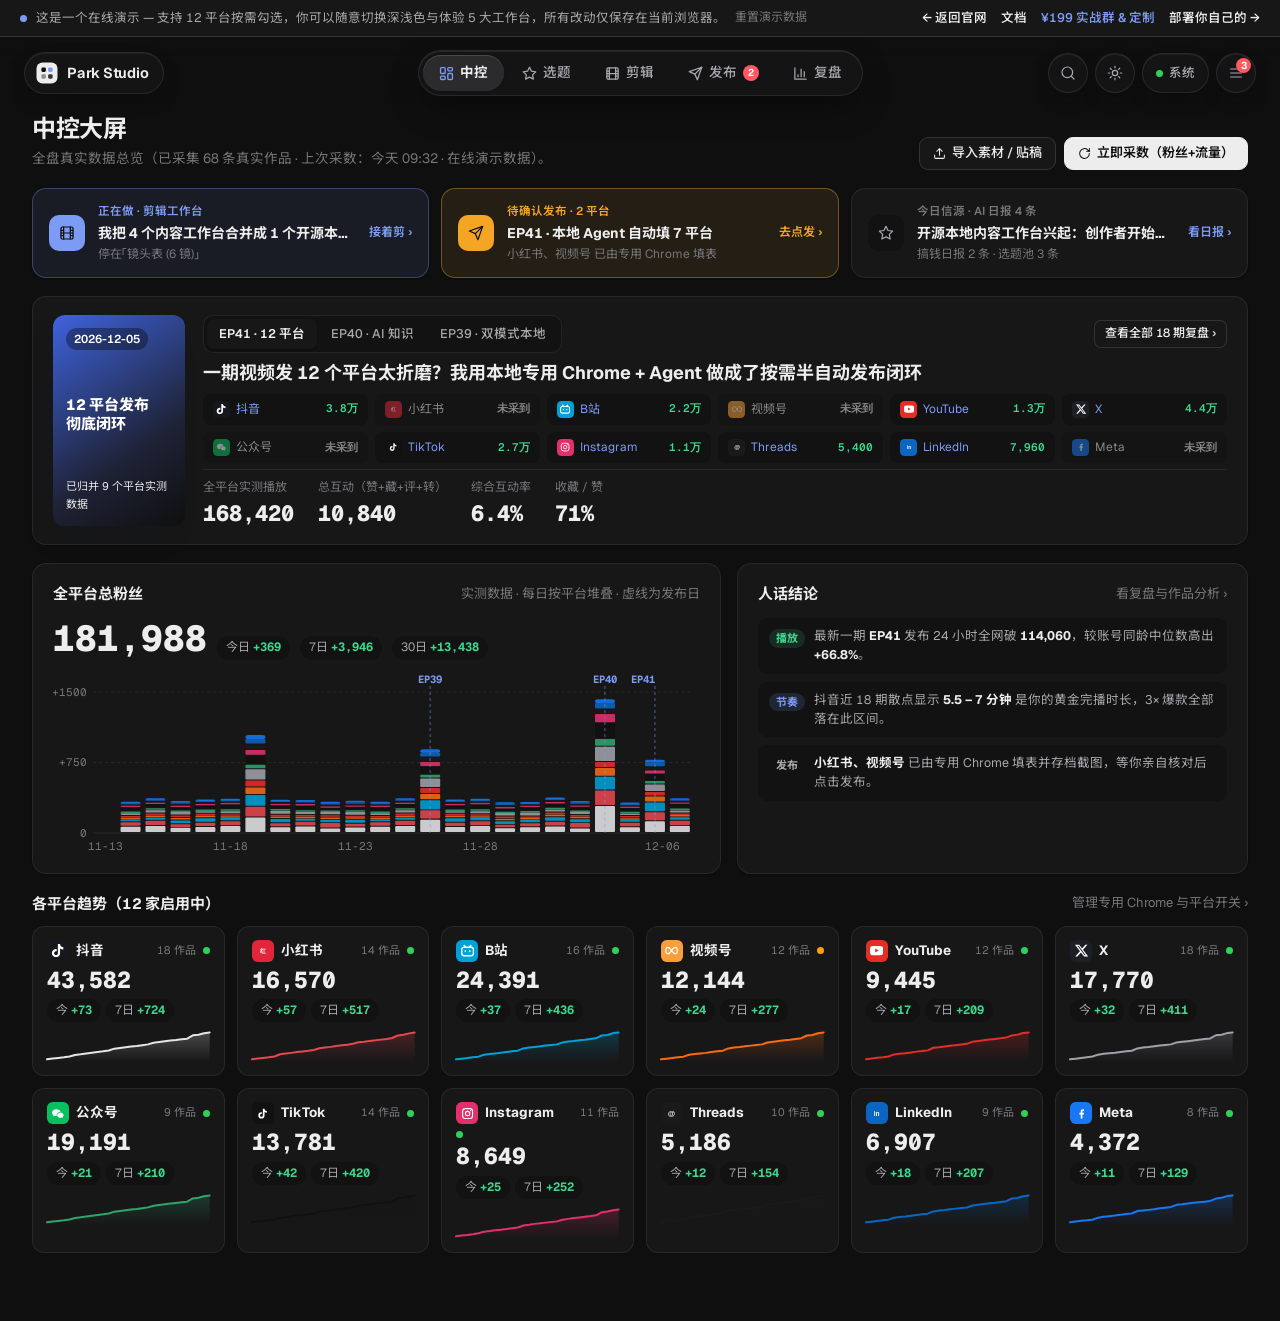
==== commit 5455691b: "feat(site): 12-platform kinetic selling-point visuals, org chart, 1-to-12 fan-out, 0-baseline growth" ====
--- a/site/demo/index.html
+++ b/site/demo/index.html
@@ -51,7 +51,7 @@
   <div class="demo-banner" role="region" aria-label="Demo Notice">
     <div class="demo-banner-l">
       <span class="demo-dot"></span>
-      <span>这是一个在线演示 — 你可以随意点按、切换深浅色与体验 5 大工作台，所有改动仅保存在当前浏览器。</span>
+      <span>这是一个在线演示 — 支持 12 平台按需勾选，你可以随意切换深浅色与体验 5 大工作台，所有改动仅保存在当前浏览器。</span>
       <button type="button" onclick="window.PS && PS.resetDemo()">重置演示数据</button>
     </div>
     <div class="demo-banner-r">
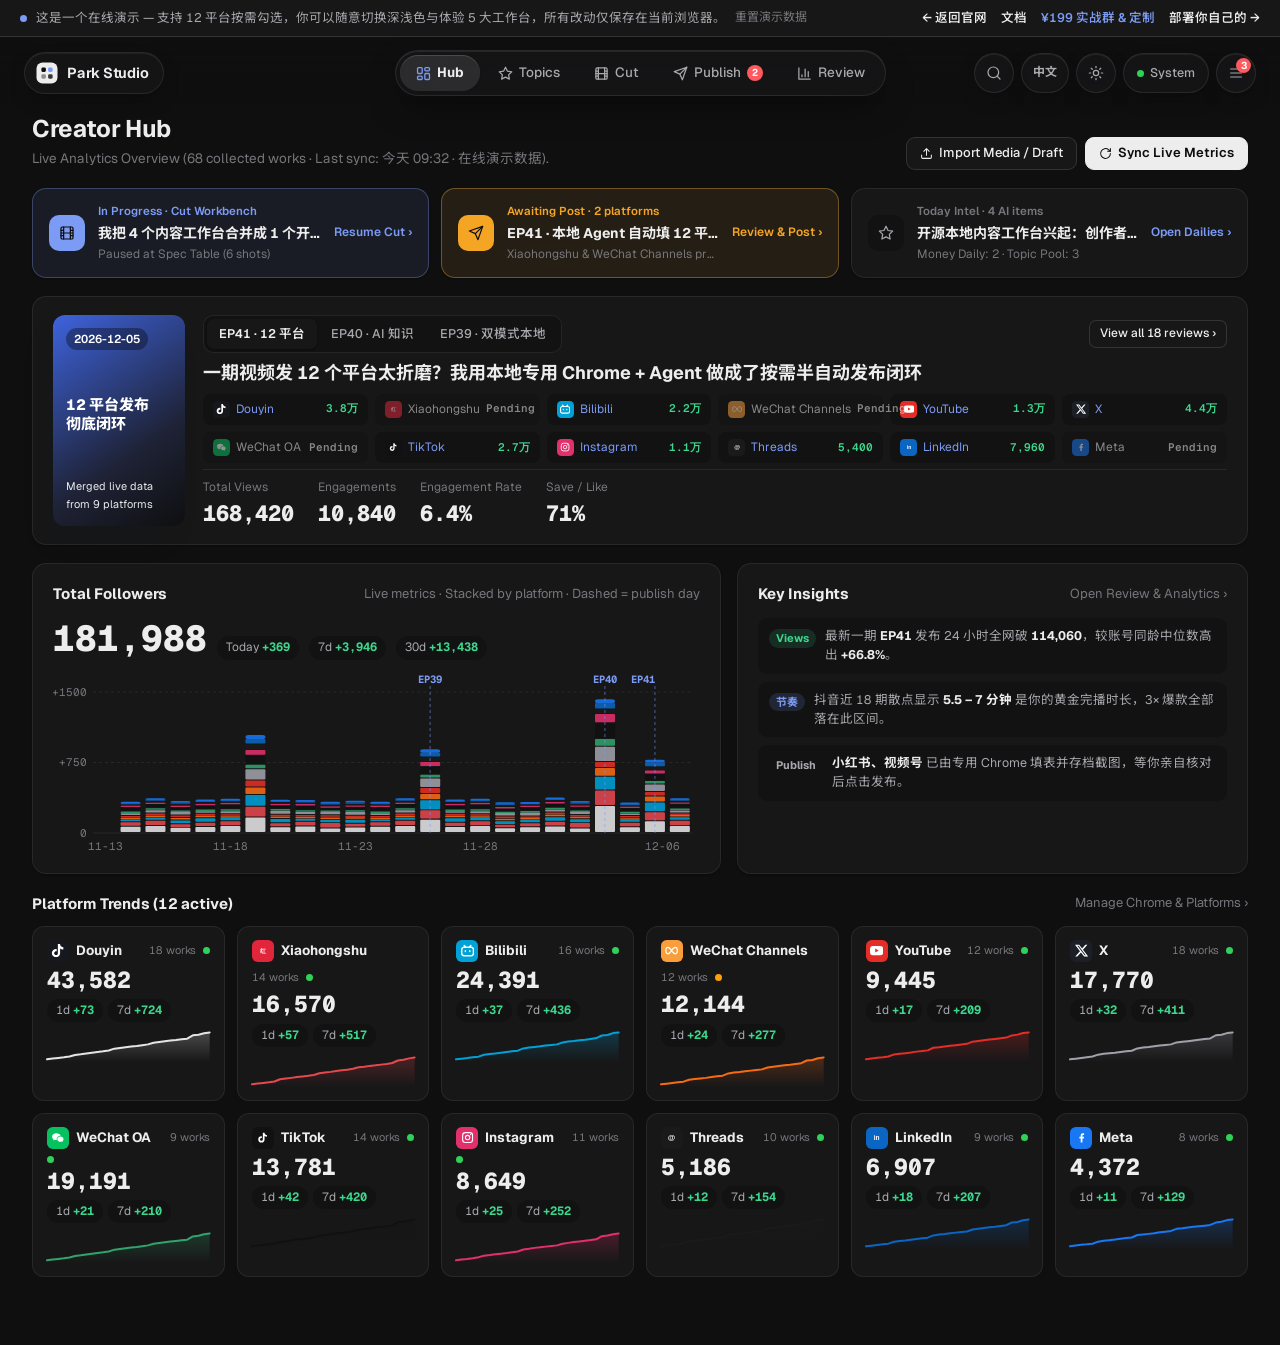
==== commit 6b26b523: "feat(site+i18n): add 5 English view screenshots, bilingual Demo & complete EN UI dictionary" ====
--- a/site/demo/index.html
+++ b/site/demo/index.html
@@ -4,13 +4,24 @@
   <meta charset="utf-8">
   <meta name="viewport" content="width=device-width,initial-scale=1,viewport-fit=cover">
   <title>Park Studio · 在线演示</title>
-  <meta name="description" content="Park Studio 免注册在线演示：直接体验中控大屏、选题、剪辑镜头表、7 平台安全填表发布与全网复盘。">
+  <meta name="description" content="Park Studio 免注册在线演示：直接体验中控大屏、选题、剪辑镜头表、12 平台按需安全填表发布与全网复盘。">
   <link rel="icon" href="../assets/favicon.svg" type="image/svg+xml">
   <script>
     try {
       var t = localStorage.getItem('ps:theme');
       if (t === 'dark' || t === 'light') document.documentElement.dataset.theme = t;
       else document.documentElement.dataset.theme = 'dark';
+      var sp = new URLSearchParams(location.search);
+      var ql = sp.get('lang');
+      if (ql === 'en' || ql === 'zh') {
+        var prev = localStorage.getItem('ps:lang');
+        localStorage.setItem('ps:lang', ql);
+        if (prev !== ql) localStorage.removeItem('park-studio:state:v3');
+      }
+      var curLang = localStorage.getItem('ps:lang') || 'zh';
+      window.__PS_DEMO_LANG = curLang;
+      document.documentElement.lang = curLang === 'en' ? 'en' : 'zh-CN';
+      if (curLang === 'en') document.title = 'Park Studio · Live Interactive Demo';
     } catch (e) {
       document.documentElement.dataset.theme = 'dark';
     }
@@ -48,32 +59,50 @@
   </style>
 </head>
 <body>
-  <div class="demo-banner" role="region" aria-label="Demo Notice">
+  <div class="demo-banner" id="demoBanner" role="region" aria-label="Demo Notice">
     <div class="demo-banner-l">
       <span class="demo-dot"></span>
-      <span>这是一个在线演示 — 支持 12 平台按需勾选，你可以随意切换深浅色与体验 5 大工作台，所有改动仅保存在当前浏览器。</span>
-      <button type="button" onclick="window.PS && PS.resetDemo()">重置演示数据</button>
+      <span id="demoNoticeText">这是一个在线演示 — 支持 12 平台按需勾选，你可以随意切换深浅色与体验 5 大工作台，所有改动仅保存在当前浏览器。</span>
+      <button type="button" id="demoResetBtn" onclick="window.PS && PS.resetDemo()">重置演示数据</button>
     </div>
     <div class="demo-banner-r">
-      <a href="../">← 返回官网</a>
-      <a href="../docs/#quickstart">文档</a>
-      <a href="../#community" style="color:var(--accent)">¥199 实战群 &amp; 定制</a>
-      <a href="../#deploy">部署你自己的 →</a>
+      <a id="demoBackLink" href="../">← 返回官网</a>
+      <a id="demoDocsLink" href="../docs/#quickstart">文档</a>
+      <a id="demoBizLink" href="../#community" style="color:var(--accent)">¥199 实战群 &amp; 定制</a>
+      <a id="demoDeployLink" href="../#deploy">部署你自己的 →</a>
     </div>
   </div>
   <div id="app"></div>
   <div id="tip" role="tooltip"></div>
   <div id="toasts" aria-live="polite"></div>
 
-  <script src="demo-shim.js"></script>
-  <script src="static/js/icons.js?v=8"></script>
-  <script src="static/js/data.js?v=19"></script>
-  <script src="static/js/charts.js?v=13"></script>
-  <script src="static/js/core.js?v=19"></script>
-  <script src="static/js/pages-home.js?v=13"></script>
-  <script src="static/js/pages-flow.js?v=17"></script>
-  <script src="static/js/pages-ops.js?v=15"></script>
-  <script src="static/js/pages-more.js?v=18"></script>
-  <script>PS.boot();</script>
+  <script>
+    if (window.__PS_DEMO_LANG === 'en') {
+      document.getElementById('demoNoticeText').textContent = 'Interactive Live Demo — 12 opt-in platforms, light/dark themes, and all 5 workbenches. All edits stay in your browser.';
+      document.getElementById('demoResetBtn').textContent = 'Reset Demo Data';
+      document.getElementById('demoBackLink').textContent = '← Back to Site';
+      document.getElementById('demoBackLink').href = '../en/';
+      document.getElementById('demoDocsLink').textContent = 'Docs';
+      document.getElementById('demoBizLink').textContent = 'Community & Custom';
+      document.getElementById('demoBizLink').href = '../en/#community';
+      document.getElementById('demoDeployLink').textContent = 'Deploy Yours →';
+      document.getElementById('demoDeployLink').href = '../en/#deploy';
+    }
+  </script>
+
+  <script src="demo-shim.js?v=20261125d"></script>
+  <script src="static/js/icons.js?v=20261125d"></script>
+  <script src="static/js/data.js?v=20261125d"></script>
+  <script src="static/js/i18n.js?v=20261125d"></script>
+  <script src="static/js/charts.js?v=20261125d"></script>
+  <script src="static/js/core.js?v=20261125d"></script>
+  <script src="static/js/pages-home.js?v=20261125d"></script>
+  <script src="static/js/pages-flow.js?v=20261125d"></script>
+  <script src="static/js/pages-ops.js?v=20261125d"></script>
+  <script src="static/js/pages-more.js?v=20261125d"></script>
+  <script>
+    if (window.PS && PS.initDemoLocale) PS.initDemoLocale();
+    PS.boot();
+  </script>
 </body>
 </html>
